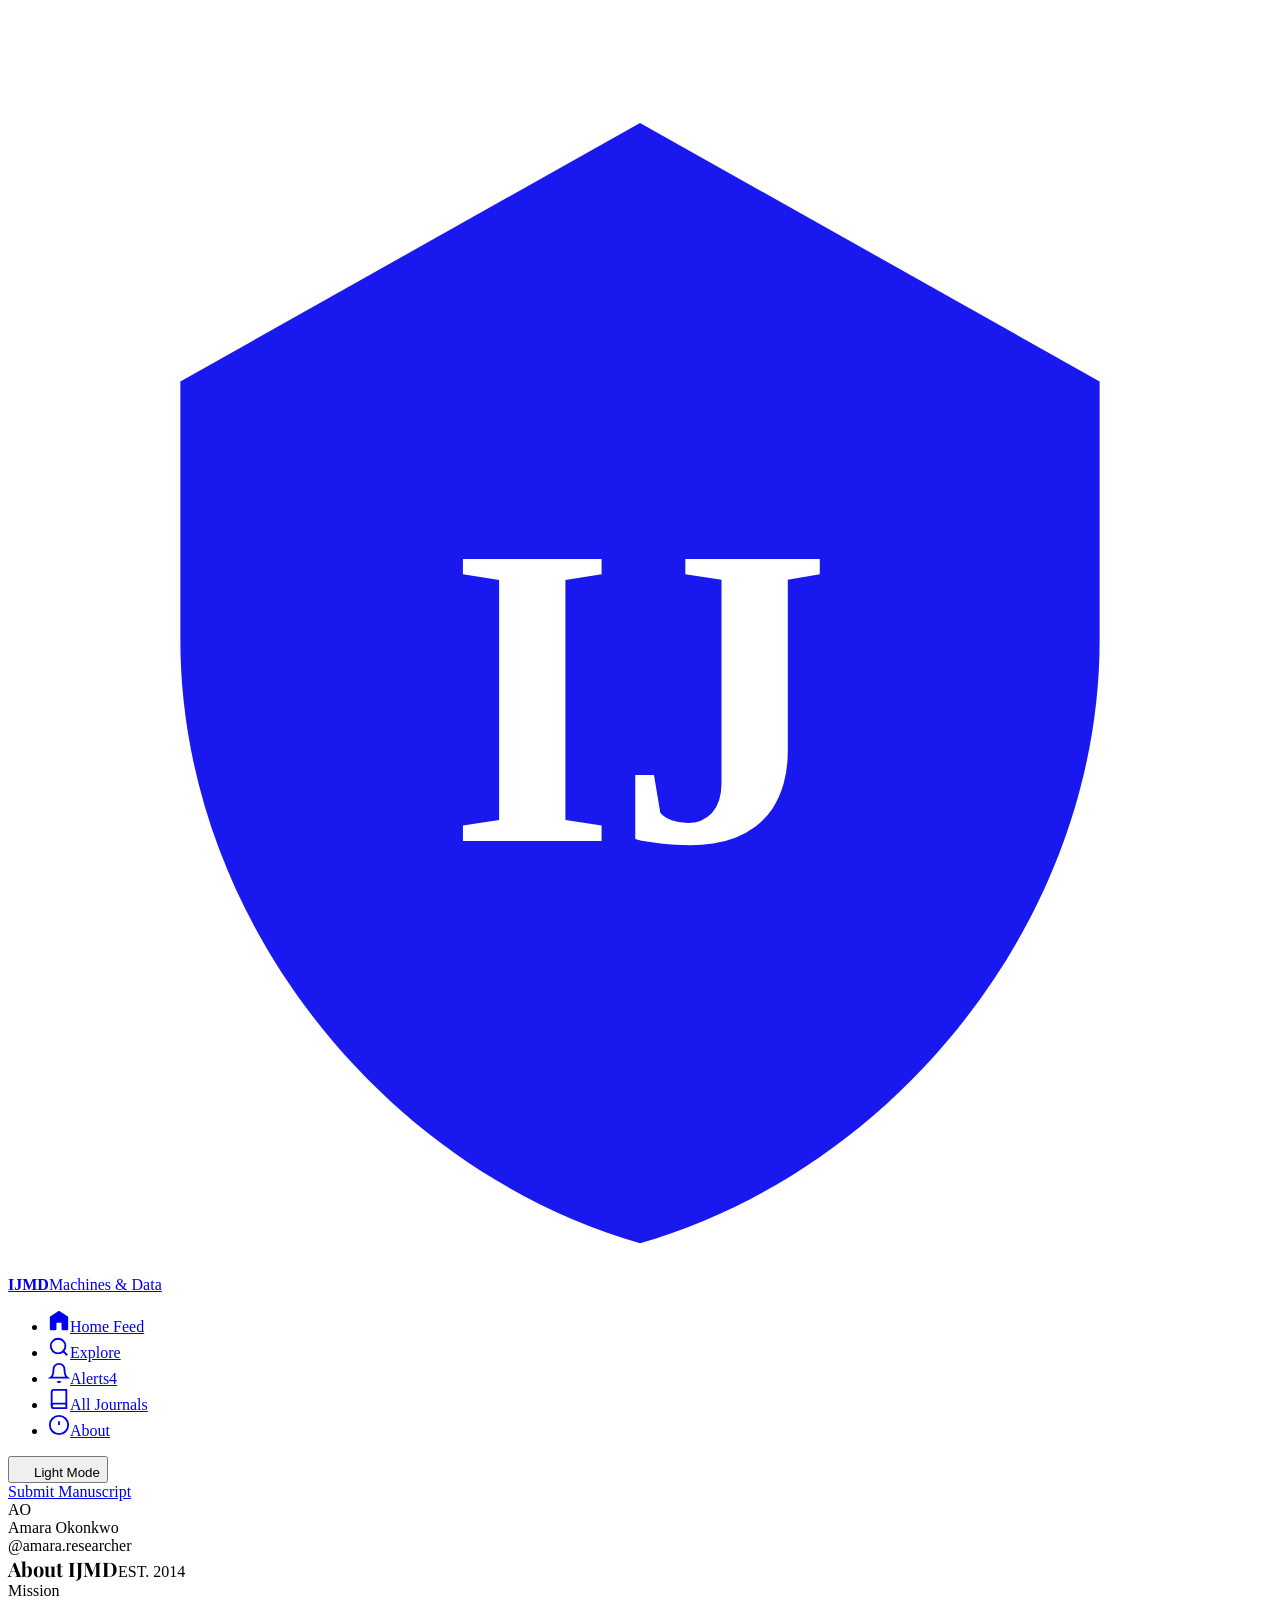
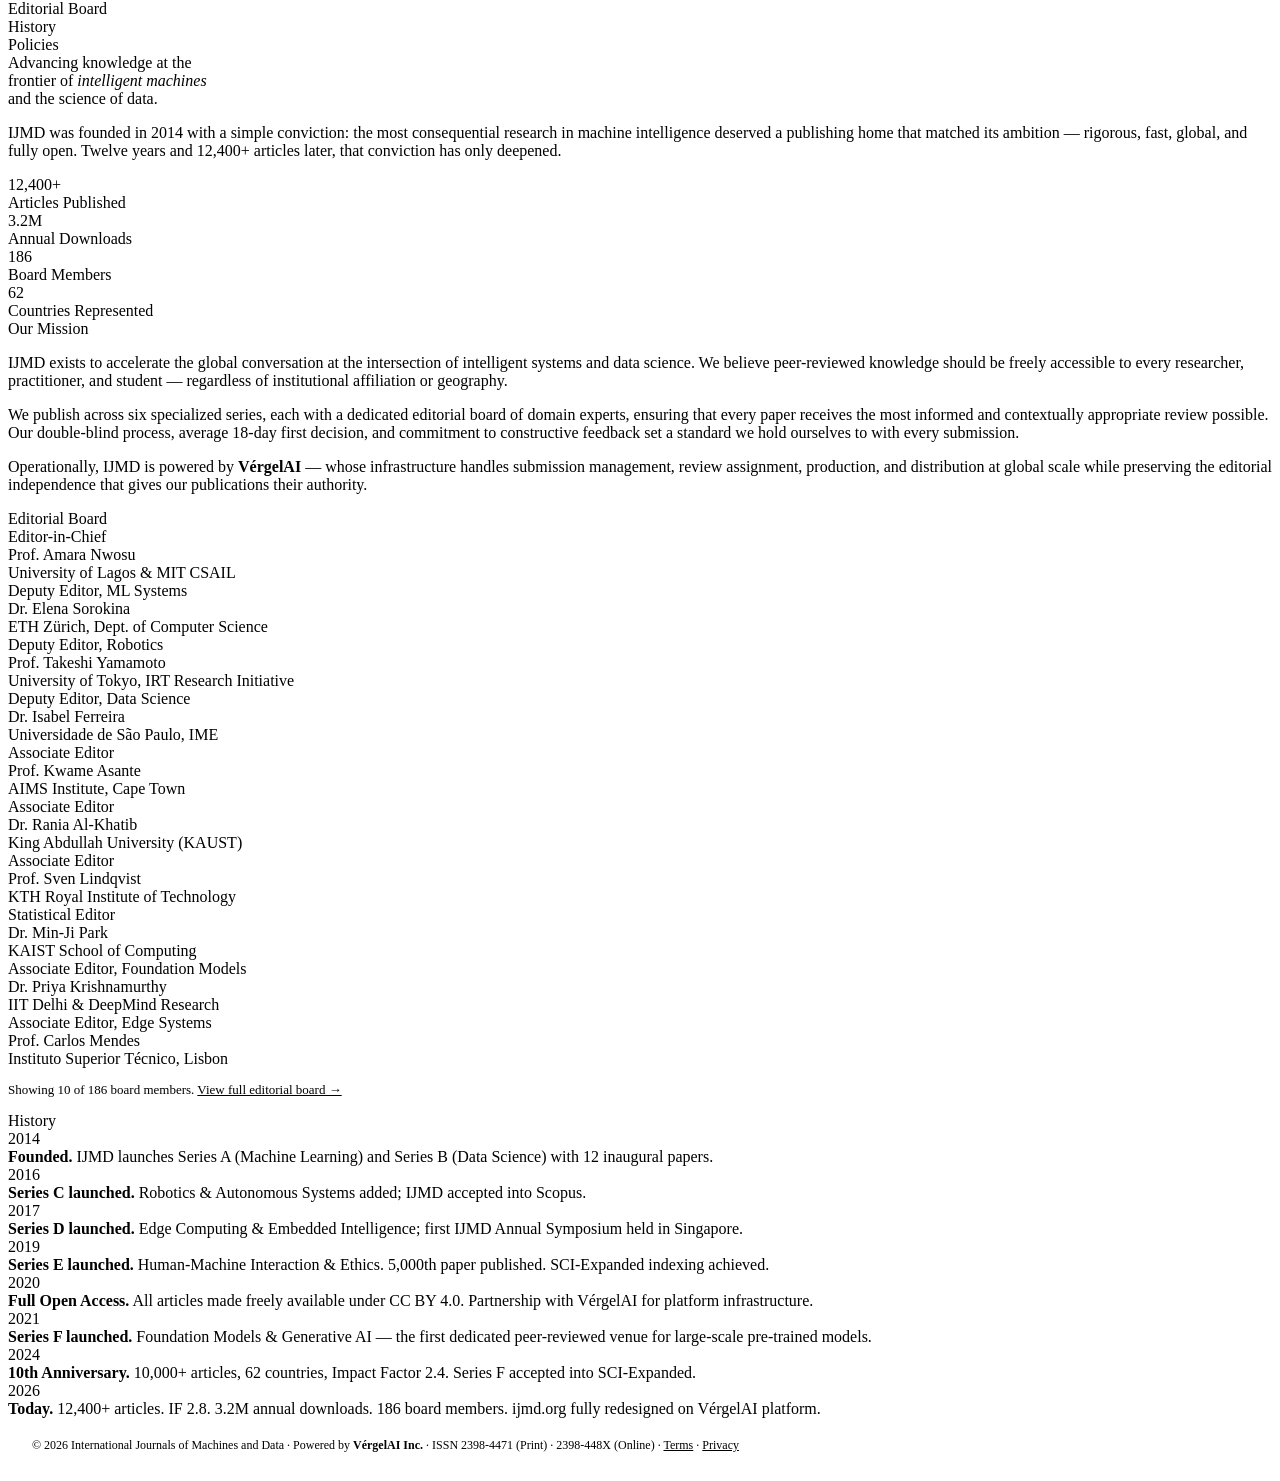
==== ijmd/about.html @ 93cd30dc "Add files via upload" ====
<!DOCTYPE html>
<html lang="en" data-theme="dark">
<head>
  <meta charset="UTF-8"><meta name="viewport" content="width=device-width,initial-scale=1.0">
  <title>About IJMD — International Journals of Machines & Data | Editorial Board & Mission</title>
  <meta name="description" content="Learn about IJMD's mission, editorial board, history, and publishing standards. Open-access peer-reviewed journals powered by VérgelAI since 2014.">
  <meta name="robots" content="index,follow"><link rel="canonical" href="https://ijmd.org/about">
  <link rel="icon" type="image/svg+xml" href="data:image/svg+xml,<svg xmlns='http://www.w3.org/2000/svg' viewBox='0 0 32 32'><rect width='32' height='32' rx='6' fill='%23e8c96b'/><text x='16' y='22' font-family='Georgia' font-size='14' font-weight='700' fill='%23000' text-anchor='middle'>IJ</text></svg>">
  <link rel="preconnect" href="https://fonts.googleapis.com"><link rel="preconnect" href="https://fonts.gstatic.com" crossorigin>
  <link href="https://fonts.googleapis.com/css2?family=DM+Sans:wght@300;400;500;600;700&family=DM+Mono:wght@400;500&family=Playfair+Display:ital,wght@0,600;0,700;1,500&display=swap" rel="stylesheet">
  <link rel="stylesheet" href="css/ijmd.css">
  <script type="application/ld+json">{"@context":"https://schema.org","@type":"AboutPage","name":"About IJMD","url":"https://ijmd.org/about","description":"IJMD editorial mission, board, and publishing standards.","publisher":{"@type":"Organization","name":"IJMD / VérgelAI","url":"https://ijmd.org"}}</script>
</head>
<body>
<div class="app no-right">
<aside class="sidebar">
  <a href="index.html" class="sidebar-logo"><div class="logo-icon"><svg viewBox="0 0 22 22" fill="none"><path d="M11 2L3 6.5V11C3 15.8 6.5 20.2 11 21.5C15.5 20.2 19 15.8 19 11V6.5L11 2Z" fill="currentColor" opacity=".9"/><text x="11" y="14.5" font-family="Georgia" font-size="7.5" font-weight="700" fill="white" text-anchor="middle">IJ</text></svg></div><div class="logo-wordmark"><strong>IJMD</strong><span>Machines &amp; Data</span></div></a>
  <ul class="nav-list">
    <li class="nav-item"><a href="index.html"><span class="nav-icon"><svg viewBox="0 0 24 24" fill="currentColor" width="22" height="22"><path d="M21.591 7.146L12.52 1.157c-.316-.21-.724-.21-1.04 0l-9.071 5.99c-.26.173-.409.456-.409.757v13.183c0 .502.418.913.929.913H8.313c.511 0 .929-.411.929-.913v-7.075h5.516v7.075c0 .502.418.913.929.913h5.383c.511 0 .929-.411.929-.913V7.904c0-.302-.149-.585-.408-.758z"/></svg></span><span>Home Feed</span></a></li>
    <li class="nav-item"><a href="explore.html"><span class="nav-icon"><svg viewBox="0 0 24 24" fill="none" stroke="currentColor" stroke-width="2" width="22" height="22"><circle cx="11" cy="11" r="8"/><path d="M21 21l-4.35-4.35"/></svg></span><span>Explore</span></a></li>
    <li class="nav-item"><a href="alerts.html"><span class="nav-icon"><svg viewBox="0 0 24 24" fill="none" stroke="currentColor" stroke-width="2" width="22" height="22"><path d="M18 8A6 6 0 0 0 6 8c0 7-3 9-3 9h18s-3-2-3-9"/><path d="M13.73 21a2 2 0 0 1-3.46 0"/></svg></span><span>Alerts</span><span class="nav-badge">4</span></a></li>
    <li class="nav-item"><a href="journals.html"><span class="nav-icon"><svg viewBox="0 0 24 24" fill="none" stroke="currentColor" stroke-width="2" width="22" height="22"><path d="M4 19.5A2.5 2.5 0 0 1 6.5 17H20"/><path d="M6.5 2H20v20H6.5A2.5 2.5 0 0 1 4 19.5v-15A2.5 2.5 0 0 1 6.5 2z"/></svg></span><span>All Journals</span></a></li>
    <li class="nav-item active"><a href="about.html"><span class="nav-icon"><svg viewBox="0 0 24 24" fill="none" stroke="currentColor" stroke-width="2" width="22" height="22"><circle cx="12" cy="12" r="10"/><line x1="12" y1="8" x2="12" y2="12"/><line x1="12" y1="16" x2="12.01" y2="16"/></svg></span><span>About</span></a></li>
  </ul>
  <div class="theme-toggle-wrap"><button class="theme-toggle" id="themeToggle" aria-label="Toggle theme" role="switch" aria-checked="true"><svg width="18" height="18" viewBox="0 0 24 24" fill="none" stroke="currentColor" stroke-width="2" id="themeIcon"></svg><span id="themeLabel">Light Mode</span><div class="toggle-track"><div class="toggle-thumb"></div></div></button></div>
  <a href="submit.html" class="submit-btn"><span>Submit Manuscript</span></a>
  <div class="sidebar-profile"><div class="profile-avatar">AO</div><div class="profile-info"><div class="profile-name">Amara Okonkwo</div><div class="profile-handle">@amara.researcher</div></div></div>
</aside>
<main class="main-content">
  <div class="feed-header">
    <div class="feed-title-bar"><span style="font-family:'Playfair Display',serif;font-size:20px;font-weight:700;">About IJMD</span><span>EST. 2014</span></div>
    <div class="feed-tabs"><div class="feed-tab active">Mission</div><div class="feed-tab">Editorial Board</div><div class="feed-tab">History</div><div class="feed-tab">Policies</div></div>
  </div>

  <div class="about-hero">
    <div class="about-hero-title">Advancing knowledge at the<br>frontier of <em>intelligent machines</em><br>and the science of data.</div>
    <p class="about-hero-desc" style="margin-top:16px">IJMD was founded in 2014 with a simple conviction: the most consequential research in machine intelligence deserved a publishing home that matched its ambition — rigorous, fast, global, and fully open. Twelve years and 12,400+ articles later, that conviction has only deepened.</p>
  </div>

  <div class="stat-strip">
    <div class="stat-box"><div class="stat-num">12,400+</div><div class="stat-lbl">Articles Published</div></div>
    <div class="stat-box"><div class="stat-num">3.2M</div><div class="stat-lbl">Annual Downloads</div></div>
    <div class="stat-box"><div class="stat-num">186</div><div class="stat-lbl">Board Members</div></div>
    <div class="stat-box"><div class="stat-num">62</div><div class="stat-lbl">Countries Represented</div></div>
  </div>

  <div class="section-block">
    <div class="section-block-title">Our Mission</div>
    <p>IJMD exists to accelerate the global conversation at the intersection of intelligent systems and data science. We believe peer-reviewed knowledge should be freely accessible to every researcher, practitioner, and student — regardless of institutional affiliation or geography.</p>
    <p>We publish across six specialized series, each with a dedicated editorial board of domain experts, ensuring that every paper receives the most informed and contextually appropriate review possible. Our double-blind process, average 18-day first decision, and commitment to constructive feedback set a standard we hold ourselves to with every submission.</p>
    <p>Operationally, IJMD is powered by <strong style="color:var(--accent)">VérgelAI</strong> — whose infrastructure handles submission management, review assignment, production, and distribution at global scale while preserving the editorial independence that gives our publications their authority.</p>
  </div>

  <div class="section-block">
    <div class="section-block-title">Editorial Board</div>
    <div class="board-grid">
      <div class="board-card"><div class="board-role">Editor-in-Chief</div><div class="board-name">Prof. Amara Nwosu</div><div class="board-affil">University of Lagos & MIT CSAIL</div></div>
      <div class="board-card"><div class="board-role">Deputy Editor, ML Systems</div><div class="board-name">Dr. Elena Sorokina</div><div class="board-affil">ETH Zürich, Dept. of Computer Science</div></div>
      <div class="board-card"><div class="board-role">Deputy Editor, Robotics</div><div class="board-name">Prof. Takeshi Yamamoto</div><div class="board-affil">University of Tokyo, IRT Research Initiative</div></div>
      <div class="board-card"><div class="board-role">Deputy Editor, Data Science</div><div class="board-name">Dr. Isabel Ferreira</div><div class="board-affil">Universidade de São Paulo, IME</div></div>
      <div class="board-card"><div class="board-role">Associate Editor</div><div class="board-name">Prof. Kwame Asante</div><div class="board-affil">AIMS Institute, Cape Town</div></div>
      <div class="board-card"><div class="board-role">Associate Editor</div><div class="board-name">Dr. Rania Al-Khatib</div><div class="board-affil">King Abdullah University (KAUST)</div></div>
      <div class="board-card"><div class="board-role">Associate Editor</div><div class="board-name">Prof. Sven Lindqvist</div><div class="board-affil">KTH Royal Institute of Technology</div></div>
      <div class="board-card"><div class="board-role">Statistical Editor</div><div class="board-name">Dr. Min-Ji Park</div><div class="board-affil">KAIST School of Computing</div></div>
      <div class="board-card"><div class="board-role">Associate Editor, Foundation Models</div><div class="board-name">Dr. Priya Krishnamurthy</div><div class="board-affil">IIT Delhi & DeepMind Research</div></div>
      <div class="board-card"><div class="board-role">Associate Editor, Edge Systems</div><div class="board-name">Prof. Carlos Mendes</div><div class="board-affil">Instituto Superior Técnico, Lisbon</div></div>
    </div>
    <div style="padding:14px 0;font-size:13px;color:var(--text-dim)">Showing 10 of 186 board members. <a href="#" style="color:var(--blue)">View full editorial board →</a></div>
  </div>

  <div class="section-block">
    <div class="section-block-title">History</div>
    <div class="timeline">
      <div class="timeline-item"><div class="timeline-year">2014</div><div class="timeline-content"><strong>Founded.</strong> IJMD launches Series A (Machine Learning) and Series B (Data Science) with 12 inaugural papers.</div></div>
      <div class="timeline-item"><div class="timeline-year">2016</div><div class="timeline-content"><strong>Series C launched.</strong> Robotics & Autonomous Systems added; IJMD accepted into Scopus.</div></div>
      <div class="timeline-item"><div class="timeline-year">2017</div><div class="timeline-content"><strong>Series D launched.</strong> Edge Computing & Embedded Intelligence; first IJMD Annual Symposium held in Singapore.</div></div>
      <div class="timeline-item"><div class="timeline-year">2019</div><div class="timeline-content"><strong>Series E launched.</strong> Human-Machine Interaction & Ethics. 5,000th paper published. SCI-Expanded indexing achieved.</div></div>
      <div class="timeline-item"><div class="timeline-year">2020</div><div class="timeline-content"><strong>Full Open Access.</strong> All articles made freely available under CC BY 4.0. Partnership with VérgelAI for platform infrastructure.</div></div>
      <div class="timeline-item"><div class="timeline-year">2021</div><div class="timeline-content"><strong>Series F launched.</strong> Foundation Models & Generative AI — the first dedicated peer-reviewed venue for large-scale pre-trained models.</div></div>
      <div class="timeline-item"><div class="timeline-year">2024</div><div class="timeline-content"><strong>10th Anniversary.</strong> 10,000+ articles, 62 countries, Impact Factor 2.4. Series F accepted into SCI-Expanded.</div></div>
      <div class="timeline-item"><div class="timeline-year">2026</div><div class="timeline-content"><strong>Today.</strong> 12,400+ articles. IF 2.8. 3.2M annual downloads. 186 board members. ijmd.org fully redesigned on VérgelAI platform.</div></div>
    </div>
  </div>

  <div style="padding:20px 24px;font-size:12px;color:var(--text-dim);border-top:1px solid var(--border-sub)">
    © 2026 International Journals of Machines and Data · Powered by <strong style="color:var(--accent)">VérgelAI Inc.</strong> · ISSN 2398-4471 (Print) · 2398-448X (Online) · <a href="#" style="color:var(--blue)">Terms</a> · <a href="#" style="color:var(--blue)">Privacy</a>
  </div>
</main>
</div>
<script src="js/ijmd.js"></script>
</body>
</html>
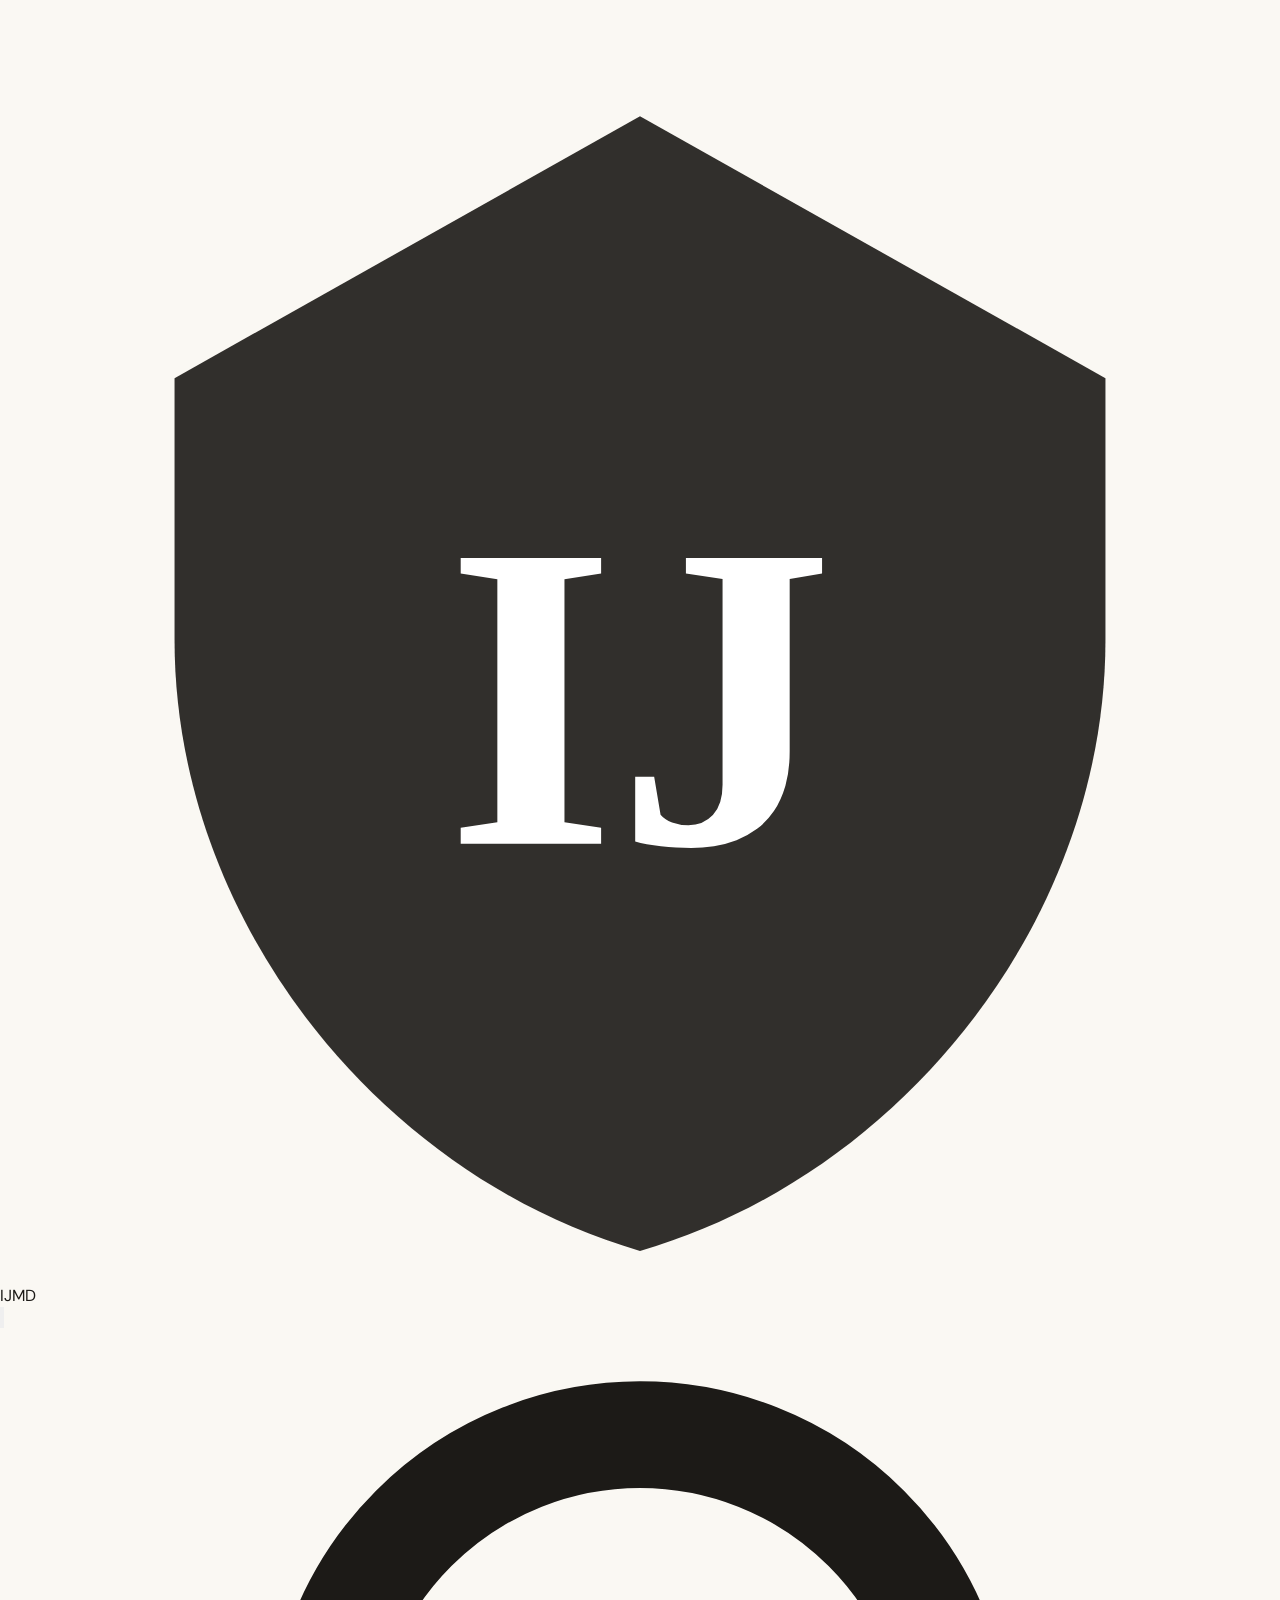
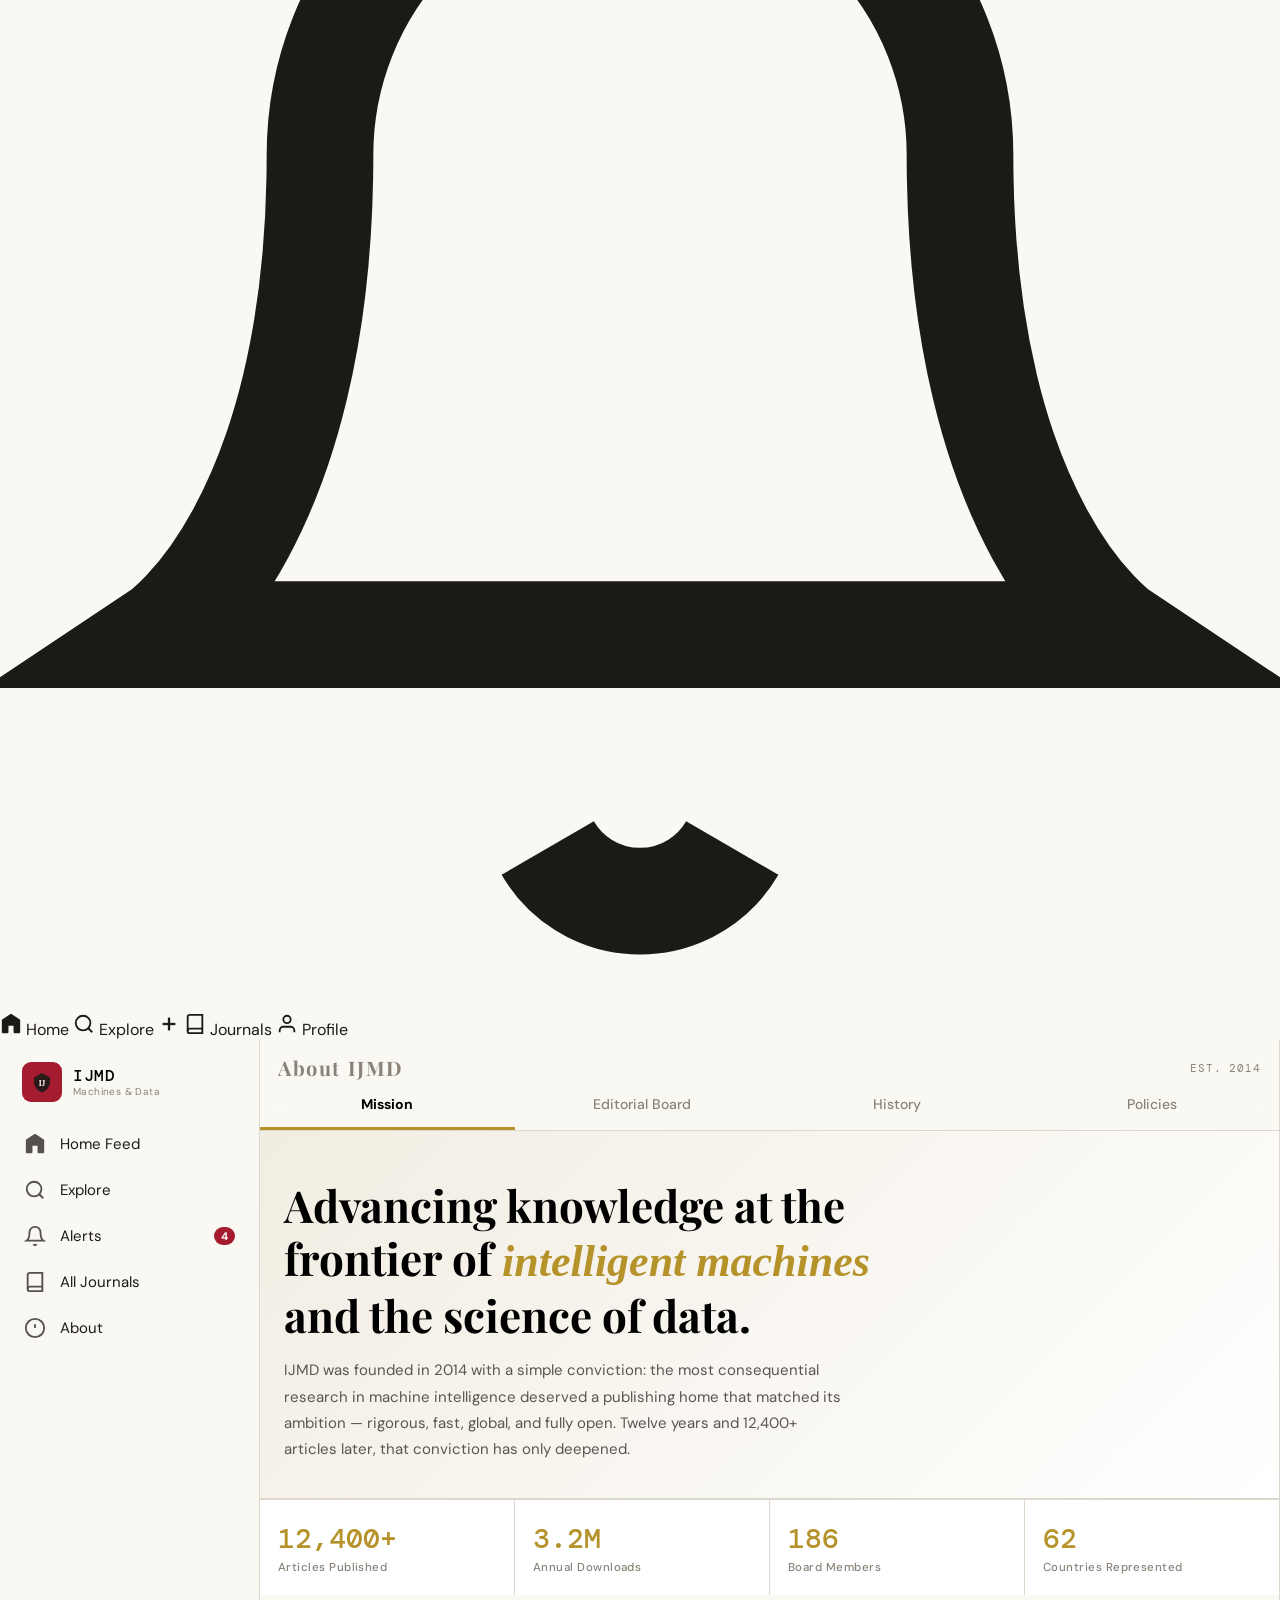
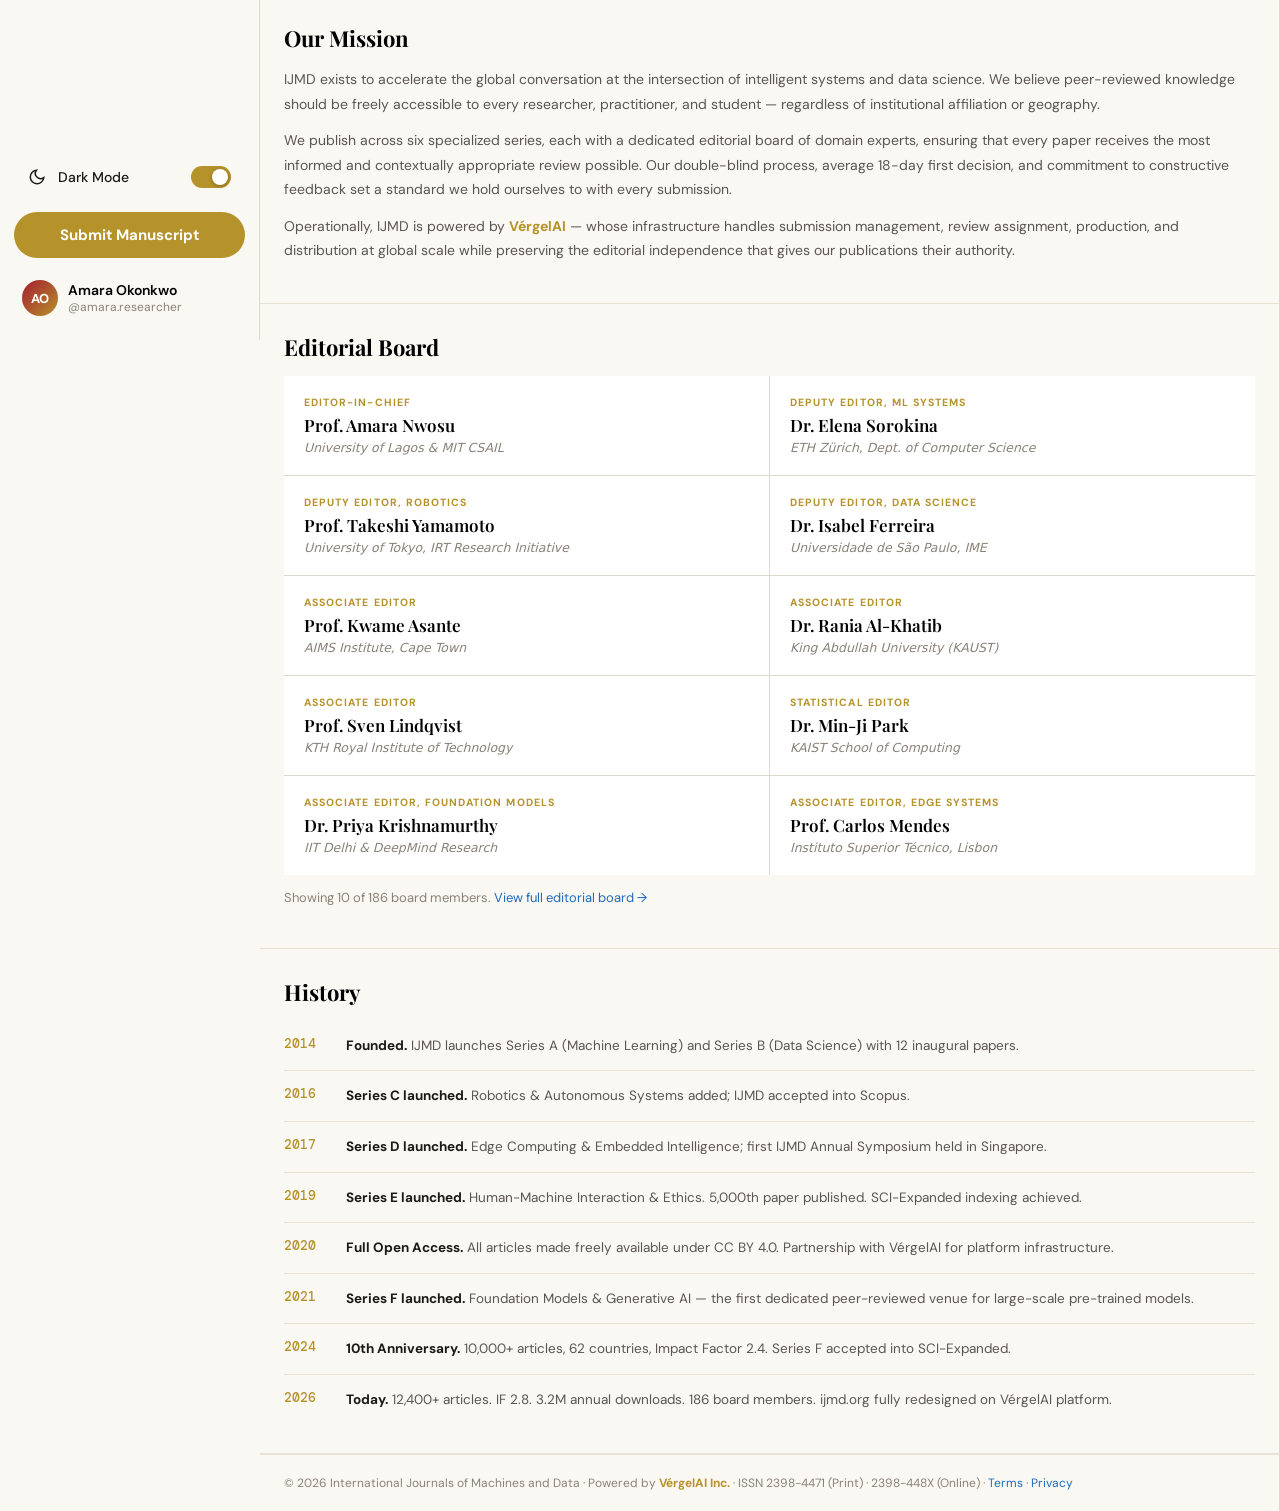
==== commit eddab591: "Add files via upload" ====
--- a/ijmd/about.html
+++ b/ijmd/about.html
@@ -12,6 +12,47 @@
   <script type="application/ld+json">{"@context":"https://schema.org","@type":"AboutPage","name":"About IJMD","url":"https://ijmd.org/about","description":"IJMD editorial mission, board, and publishing standards.","publisher":{"@type":"Organization","name":"IJMD / VérgelAI","url":"https://ijmd.org"}}</script>
 </head>
 <body>
+  <!-- ══ MOBILE TOP HEADER ══ -->
+  <header class="mobile-header">
+    <a href="index.html" class="mobile-logo">
+      <div class="mobile-logo-icon"><svg viewBox="0 0 22 22" fill="none"><path d="M11 2L3 6.5V11C3 15.8 6.5 20.2 11 21.5C15.5 20.2 19 15.8 19 11V6.5L11 2Z" fill="currentColor" opacity=".9"/><text x="11" y="14.5" font-family="Georgia" font-size="7.5" font-weight="700" fill="white" text-anchor="middle">IJ</text></svg></div>
+      <span class="mobile-logo-text">IJMD</span>
+    </a>
+    <div class="mobile-header-actions">
+      <button class="mobile-icon-btn" id="mobileThemeBtn" aria-label="Toggle theme">
+        <svg viewBox="0 0 24 24" fill="none" stroke="currentColor" stroke-width="2" id="mobileThemeIcon"><circle cx="12" cy="12" r="5"/><line x1="12" y1="1" x2="12" y2="3"/><line x1="12" y1="21" x2="12" y2="23"/><line x1="4.22" y1="4.22" x2="5.64" y2="5.64"/><line x1="18.36" y1="18.36" x2="19.78" y2="19.78"/><line x1="1" y1="12" x2="3" y2="12"/><line x1="21" y1="12" x2="23" y2="12"/><line x1="4.22" y1="19.78" x2="5.64" y2="18.36"/><line x1="18.36" y1="5.64" x2="19.78" y2="4.22"/></svg>
+      </button>
+      <a href="alerts.html" class="mobile-icon-btn" aria-label="Alerts">
+        <svg viewBox="0 0 24 24" fill="none" stroke="currentColor" stroke-width="2"><path d="M18 8A6 6 0 0 0 6 8c0 7-3 9-3 9h18s-3-2-3-9"/><path d="M13.73 21a2 2 0 0 1-3.46 0"/></svg>
+        <span class="mobile-badge"></span>
+      </a>
+    </div>
+  </header>
+  <!-- ══ MOBILE BOTTOM TAB BAR ══ -->
+  <nav class="bottom-bar" aria-label="Main navigation">
+    <div class="bottom-bar-inner">
+      <a href="index.html" class="bottom-tab " aria-label="Home">
+        <svg viewBox="0 0 24 24" fill="currentColor" width="22" height="22"><path d="M21.591 7.146L12.52 1.157c-.316-.21-.724-.21-1.04 0l-9.071 5.99c-.26.173-.409.456-.409.757v13.183c0 .502.418.913.929.913H8.313c.511 0 .929-.411.929-.913v-7.075h5.516v7.075c0 .502.418.913.929.913h5.383c.511 0 .929-.411.929-.913V7.904c0-.302-.149-.585-.408-.758z"/></svg>
+        <span>Home</span>
+      </a>
+      <a href="explore.html" class="bottom-tab " aria-label="Explore">
+        <svg viewBox="0 0 24 24" fill="none" stroke="currentColor" stroke-width="2" width="22" height="22"><circle cx="11" cy="11" r="8"/><path d="M21 21l-4.35-4.35"/></svg>
+        <span>Explore</span>
+      </a>
+      <a href="submit.html" class="bottom-tab-submit" aria-label="Submit manuscript">
+        <svg viewBox="0 0 24 24" fill="none" stroke="currentColor" stroke-width="2.5" width="22" height="22"><line x1="12" y1="5" x2="12" y2="19"/><line x1="5" y1="12" x2="19" y2="12"/></svg>
+      </a>
+      <a href="journals.html" class="bottom-tab " aria-label="Journals">
+        <svg viewBox="0 0 24 24" fill="none" stroke="currentColor" stroke-width="2" width="22" height="22"><path d="M4 19.5A2.5 2.5 0 0 1 6.5 17H20"/><path d="M6.5 2H20v20H6.5A2.5 2.5 0 0 1 4 19.5v-15A2.5 2.5 0 0 1 6.5 2z"/></svg>
+        <span>Journals</span>
+      </a>
+      <a href="profile.html" class="bottom-tab " aria-label="Profile">
+        <svg viewBox="0 0 24 24" fill="none" stroke="currentColor" stroke-width="2" width="22" height="22"><path d="M20 21v-2a4 4 0 0 0-4-4H8a4 4 0 0 0-4 4v2"/><circle cx="12" cy="7" r="4"/></svg>
+        <span>Profile</span>
+      </a>
+    </div>
+  </nav>
+
 <div class="app no-right">
 <aside class="sidebar">
   <a href="index.html" class="sidebar-logo"><div class="logo-icon"><svg viewBox="0 0 22 22" fill="none"><path d="M11 2L3 6.5V11C3 15.8 6.5 20.2 11 21.5C15.5 20.2 19 15.8 19 11V6.5L11 2Z" fill="currentColor" opacity=".9"/><text x="11" y="14.5" font-family="Georgia" font-size="7.5" font-weight="700" fill="white" text-anchor="middle">IJ</text></svg></div><div class="logo-wordmark"><strong>IJMD</strong><span>Machines &amp; Data</span></div></a>
--- a/ijmd/css/ijmd.css
+++ b/ijmd/css/ijmd.css
@@ -0,0 +1,672 @@
+/* ═══════════════════════════════════════════════════════════
+   IJMD.ORG — Shared Stylesheet
+   International Journals of Machines & Data
+   Powered by VérgelAI
+   ═══════════════════════════════════════════════════════════ */
+
+/* ── THEME TOKENS ── */
+:root,
+[data-theme="dark"] {
+  --bg:            #000;
+  --bg-card:       #0f0f0f;
+  --bg-hover:      #141414;
+  --bg-input:      #1a1a1a;
+  --bg-widget:     #111;
+  --border:        #2a2a2a;
+  --border-sub:    #1e1e1e;
+  --text:          #e7e7e7;
+  --text-dim:      #6e6e6e;
+  --text-mid:      #a0a0a0;
+  --text-strong:   #fff;
+  --accent:        #e8c96b;
+  --accent-dim:    rgba(232,201,107,.12);
+  --crimson:       #c94060;
+  --crimson-dim:   rgba(201,64,96,.12);
+  --blue:          #4a9eff;
+  --blue-dim:      rgba(74,158,255,.10);
+  --green:         #3ecf8e;
+  --green-dim:     rgba(62,207,142,.10);
+  --shadow:        rgba(0,0,0,.55);
+  --logo-bg:       #e8c96b;
+  --logo-txt:      #000;
+  --scrollbar:     #2a2a2a;
+  --sidebar-w:     260px;
+  --right-w:       300px;
+}
+[data-theme="light"] {
+  --bg:            #faf8f3;
+  --bg-card:       #fff;
+  --bg-hover:      #f4f0e8;
+  --bg-input:      #ede9df;
+  --bg-widget:     #f2ede2;
+  --border:        #ddd8cc;
+  --border-sub:    #e8e2d6;
+  --text:          #1c1a17;
+  --text-dim:      #8a8278;
+  --text-mid:      #5a5550;
+  --text-strong:   #000;
+  --accent:        #b5922a;
+  --accent-dim:    rgba(181,146,42,.10);
+  --crimson:       #a51c30;
+  --crimson-dim:   rgba(165,28,48,.10);
+  --blue:          #1d6cbe;
+  --blue-dim:      rgba(29,108,190,.08);
+  --green:         #1a8c5e;
+  --green-dim:     rgba(26,140,94,.08);
+  --shadow:        rgba(0,0,0,.10);
+  --logo-bg:       #a51c30;
+  --logo-txt:      #fff;
+  --scrollbar:     #ccc6bb;
+}
+
+/* ── RESET ── */
+*,*::before,*::after{box-sizing:border-box;margin:0;padding:0}
+html{scroll-behavior:smooth;font-size:16px}
+body{
+  background:var(--bg);color:var(--text);
+  font-family:'DM Sans',system-ui,sans-serif;
+  min-height:100vh;
+  transition:background .25s,color .25s;
+  -webkit-font-smoothing:antialiased;
+}
+a{color:inherit;text-decoration:none}
+button{font-family:'DM Sans',sans-serif}
+img{max-width:100%;display:block}
+::-webkit-scrollbar{width:5px;height:5px}
+::-webkit-scrollbar-track{background:transparent}
+::-webkit-scrollbar-thumb{background:var(--scrollbar);border-radius:3px}
+
+/* ── APP SHELL ── */
+.app{
+  display:grid;
+  grid-template-columns:var(--sidebar-w) 1fr var(--right-w);
+  max-width:1300px;margin:0 auto;min-height:100vh;
+}
+.app.no-right{grid-template-columns:var(--sidebar-w) 1fr}
+.app.wide{grid-template-columns:var(--sidebar-w) 1fr}
+
+/* ════════════════════════════════════════
+   SIDEBAR
+════════════════════════════════════════ */
+.sidebar{
+  position:sticky;top:0;height:100vh;
+  display:flex;flex-direction:column;
+  padding:14px 10px;
+  border-right:1px solid var(--border);
+  overflow-y:auto;overflow-x:hidden;
+  transition:background .25s;
+  flex-shrink:0;
+}
+.sidebar-logo{display:flex;align-items:center;gap:11px;padding:8px 12px 20px;text-decoration:none;flex-shrink:0}
+.logo-icon{
+  width:40px;height:40px;background:var(--logo-bg);border-radius:9px;
+  display:flex;align-items:center;justify-content:center;flex-shrink:0;
+  transition:background .25s;
+}
+.logo-icon svg{width:22px;height:22px}
+.logo-wordmark{display:flex;flex-direction:column;line-height:1}
+.logo-wordmark strong{font-family:'DM Mono',monospace;font-weight:500;font-size:16px;color:var(--text-strong);letter-spacing:.04em;transition:color .25s}
+.logo-wordmark span{font-size:10px;color:var(--text-dim);letter-spacing:.04em;margin-top:3px}
+.nav-list{list-style:none;flex:1}
+.nav-item a{
+  display:flex;align-items:center;gap:14px;padding:11px 14px;
+  border-radius:999px;color:var(--text);font-size:15px;font-weight:400;
+  transition:background .15s,color .15s;margin-bottom:2px;
+}
+.nav-item a:hover{background:var(--bg-hover)}
+.nav-item.active a{font-weight:700;color:var(--text-strong)}
+.nav-icon{width:22px;height:22px;display:flex;align-items:center;justify-content:center;flex-shrink:0;opacity:.75}
+.nav-item.active .nav-icon{opacity:1}
+.nav-badge{
+  margin-left:auto;background:var(--crimson);color:#fff;
+  font-size:11px;font-weight:700;padding:2px 7px;border-radius:999px;min-width:20px;text-align:center;
+}
+/* Theme toggle */
+.theme-toggle-wrap{padding:4px 4px 2px}
+.theme-toggle{
+  display:flex;align-items:center;gap:12px;padding:10px 14px;
+  border-radius:999px;cursor:pointer;width:100%;
+  background:transparent;border:none;color:var(--text);font-size:14px;font-weight:500;
+  transition:background .15s;
+}
+.theme-toggle:hover{background:var(--bg-hover)}
+.toggle-track{
+  width:40px;height:22px;border-radius:999px;background:var(--border);
+  position:relative;transition:background .25s;flex-shrink:0;margin-left:auto;
+}
+[data-theme="light"] .toggle-track{background:var(--accent)}
+.toggle-thumb{
+  position:absolute;top:3px;left:3px;width:16px;height:16px;
+  border-radius:50%;background:#fff;transition:transform .25s;
+  box-shadow:0 1px 4px rgba(0,0,0,.3);
+}
+[data-theme="light"] .toggle-thumb{transform:translateX(18px)}
+.submit-btn{
+  display:block;background:var(--accent);color:var(--logo-txt)!important;
+  font-weight:700!important;font-size:15px;text-align:center;
+  padding:13px 20px;border-radius:999px;text-decoration:none;
+  margin:12px 4px 6px;transition:opacity .15s,transform .1s,background .25s;
+}
+.submit-btn:hover{opacity:.88;transform:scale(.99)}
+.sidebar-profile{
+  display:flex;align-items:center;gap:10px;padding:10px 12px;
+  border-radius:999px;cursor:pointer;transition:background .15s;margin-top:6px;flex-shrink:0;
+}
+.sidebar-profile:hover{background:var(--bg-hover)}
+.profile-avatar{
+  width:36px;height:36px;border-radius:50%;
+  background:linear-gradient(135deg,var(--crimson),var(--accent));
+  display:flex;align-items:center;justify-content:center;
+  font-weight:700;font-size:13px;color:#fff;flex-shrink:0;
+}
+.profile-info{flex:1;min-width:0}
+.profile-name{font-size:14px;font-weight:600;color:var(--text-strong);white-space:nowrap;overflow:hidden;text-overflow:ellipsis;transition:color .25s}
+.profile-handle{font-size:12px;color:var(--text-dim)}
+
+/* ════════════════════════════════════════
+   FEED / MAIN SHARED
+════════════════════════════════════════ */
+.main-feed,.main-content{border-right:1px solid var(--border);min-height:100vh}
+.feed-header{
+  position:sticky;top:0;
+  background:color-mix(in srgb,var(--bg) 85%,transparent);
+  backdrop-filter:blur(14px);-webkit-backdrop-filter:blur(14px);
+  border-bottom:1px solid var(--border);z-index:50;
+}
+.feed-title-bar{
+  padding:14px 18px 0;font-size:20px;font-weight:800;color:var(--text-strong);
+  font-family:'Playfair Display',Georgia,serif;
+  display:flex;align-items:center;justify-content:space-between;
+}
+.feed-title-bar span{font-family:'DM Mono',monospace;font-size:11px;font-weight:400;color:var(--text-dim);letter-spacing:.08em}
+.feed-tabs{display:flex}
+.feed-tab{
+  flex:1;padding:14px 8px;text-align:center;font-size:14px;font-weight:500;
+  color:var(--text-dim);cursor:pointer;border-bottom:3px solid transparent;
+  transition:color .15s,border-color .15s,background .15s;user-select:none;
+}
+.feed-tab:hover{background:var(--bg-hover);color:var(--text)}
+.feed-tab.active{color:var(--text-strong);font-weight:700;border-color:var(--accent)}
+
+/* ════════════════════════════════════════
+   PAPER CARD
+════════════════════════════════════════ */
+.paper-card{
+  display:flex;gap:12px;padding:14px 16px;
+  border-bottom:1px solid var(--border-sub);
+  transition:background .12s;cursor:pointer;
+  animation:fadeUp .35s ease both;
+}
+.paper-card:hover{background:var(--bg-hover)}
+.paper-card.pinned{
+  background:color-mix(in srgb,var(--accent) 4%,var(--bg));
+  border-left:2px solid var(--accent);
+}
+@keyframes fadeUp{from{opacity:0;transform:translateY(8px)}to{opacity:1;transform:translateY(0)}}
+.paper-card:nth-child(1){animation-delay:.05s}
+.paper-card:nth-child(2){animation-delay:.10s}
+.paper-card:nth-child(3){animation-delay:.15s}
+.paper-card:nth-child(4){animation-delay:.20s}
+.paper-card:nth-child(5){animation-delay:.25s}
+.paper-card:nth-child(6){animation-delay:.30s}
+.paper-card:nth-child(7){animation-delay:.35s}
+
+.paper-avatar{
+  width:40px;height:40px;border-radius:50%;
+  display:flex;align-items:center;justify-content:center;
+  font-family:'DM Mono',monospace;font-size:11px;font-weight:500;
+  color:#fff;flex-shrink:0;
+}
+.paper-body{flex:1;min-width:0}
+.paper-meta{display:flex;align-items:baseline;gap:5px;flex-wrap:wrap;margin-bottom:3px}
+.paper-journal{font-weight:700;font-size:14px;color:var(--text-strong)}
+.paper-handle{font-size:13px;color:var(--text-dim)}
+.paper-dot{color:var(--text-dim);font-size:12px}
+.paper-time{font-size:13px;color:var(--text-dim)}
+.paper-series{
+  display:inline-flex;align-items:center;background:var(--accent-dim);color:var(--accent);
+  font-size:10px;font-weight:600;font-family:'DM Mono',monospace;
+  letter-spacing:.06em;padding:2px 8px;border-radius:4px;margin-left:auto;
+  transition:background .25s,color .25s;
+}
+.verified{color:var(--blue);display:inline-flex;align-items:center;margin-left:2px;vertical-align:middle}
+.paper-pin-label{font-size:11px;color:var(--accent);font-weight:600;letter-spacing:.06em;margin-bottom:5px;display:flex;align-items:center;gap:5px}
+.paper-title{
+  font-family:'Playfair Display',Georgia,serif;
+  font-size:16px;font-weight:600;line-height:1.35;
+  color:var(--text-strong);margin-bottom:7px;transition:color .25s;
+}
+.paper-title a{color:inherit}
+.paper-title a:hover{color:var(--accent)}
+.paper-abstract{font-size:13.5px;line-height:1.65;color:var(--text-mid);margin-bottom:10px;transition:color .25s}
+.abstract-clamp{display:-webkit-box;-webkit-line-clamp:3;-webkit-box-orient:vertical;overflow:hidden}
+.show-more{font-size:13px;color:var(--blue);cursor:pointer}
+.show-more:hover{text-decoration:underline}
+
+/* Inline chart */
+.paper-chart-wrap{
+  width:100%;border-radius:10px;border:1px solid var(--border);
+  background:var(--bg-input);height:110px;display:flex;
+  align-items:flex-end;overflow:hidden;position:relative;
+  margin:8px 0 10px;transition:background .25s,border-color .25s;
+}
+.chart-label-inner{
+  position:absolute;top:9px;left:14px;
+  font-family:'DM Mono',monospace;font-size:9.5px;
+  color:var(--text-dim);letter-spacing:.09em;
+}
+.chart-bars{display:flex;align-items:flex-end;gap:5px;padding:0 16px 14px;width:100%;height:100%}
+.cbar{flex:1;border-radius:3px 3px 0 0;background:var(--accent);opacity:.28;transition:opacity .15s,background .25s}
+.cbar:hover{opacity:.75}
+.cbar.hi{opacity:.72}
+
+/* Tags */
+.paper-tags{display:flex;flex-wrap:wrap;gap:6px;margin-bottom:10px}
+.ptag{font-size:12.5px;color:var(--blue);font-weight:500;cursor:pointer;transition:color .15s}
+.ptag:hover{text-decoration:underline}
+.oa-badge{
+  background:var(--green-dim);color:var(--green);
+  font-size:9.5px;font-weight:700;font-family:'DM Mono',monospace;
+  padding:2px 7px;border-radius:4px;letter-spacing:.08em;
+  transition:background .25s,color .25s;
+}
+
+/* Actions */
+.paper-actions{display:flex;justify-content:space-between;max-width:340px}
+.action-btn{
+  display:flex;align-items:center;gap:5px;font-size:12.5px;color:var(--text-dim);
+  cursor:pointer;padding:4px 8px;border-radius:999px;
+  transition:color .15s,background .15s;user-select:none;border:none;background:transparent;
+}
+.action-btn svg{width:16px;height:16px}
+.action-btn.cite:hover {color:var(--blue);   background:var(--blue-dim)}
+.action-btn.like:hover {color:var(--crimson); background:var(--crimson-dim)}
+.action-btn.save:hover {color:var(--accent);  background:var(--accent-dim)}
+.action-btn.share:hover{color:var(--green);   background:var(--green-dim)}
+.action-btn.liked{color:var(--crimson)!important}
+.action-btn.saved{color:var(--accent)!important}
+.load-more{
+  padding:22px;text-align:center;color:var(--blue);
+  font-size:14px;font-weight:600;cursor:pointer;transition:background .15s;
+}
+.load-more:hover{background:var(--bg-hover)}
+
+/* Compose */
+.compose-box{display:flex;gap:12px;padding:14px 16px;border-bottom:1px solid var(--border-sub)}
+.compose-avatar{
+  width:40px;height:40px;border-radius:50%;
+  background:linear-gradient(135deg,var(--crimson),var(--accent));
+  display:flex;align-items:center;justify-content:center;
+  font-weight:700;font-size:13px;color:#fff;flex-shrink:0;
+}
+.compose-right{flex:1}
+.compose-input{
+  width:100%;background:transparent;border:none;outline:none;
+  color:var(--text-dim);font-family:'DM Sans',sans-serif;
+  font-size:16px;padding:8px 0;resize:none;cursor:text;transition:color .15s;
+}
+.compose-input:focus{color:var(--text)}
+.compose-footer{
+  display:flex;align-items:center;justify-content:space-between;
+  padding-top:8px;border-top:1px solid var(--border-sub);margin-top:4px;
+}
+.compose-tags{display:flex;gap:8px;flex-wrap:wrap}
+.compose-tag{font-size:12px;color:var(--blue);font-weight:500;cursor:pointer}
+.compose-tag:hover{text-decoration:underline}
+.compose-post-btn{
+  background:var(--accent);color:var(--logo-txt);font-weight:700;
+  font-size:13px;padding:7px 20px;border-radius:999px;border:none;cursor:pointer;
+  transition:opacity .15s,background .25s;
+}
+.compose-post-btn:hover{opacity:.88}
+
+/* ════════════════════════════════════════
+   RIGHT PANEL
+════════════════════════════════════════ */
+.right-panel{padding:12px 14px;overflow-y:auto;height:100vh;position:sticky;top:0}
+.search-box{
+  background:var(--bg-input);border:1px solid transparent;
+  border-radius:999px;display:flex;align-items:center;
+  gap:10px;padding:9px 16px;margin-bottom:14px;
+  transition:border-color .15s,background .25s;
+}
+.search-box:focus-within{background:var(--bg);border-color:var(--blue)}
+.search-box input{
+  background:transparent;border:none;outline:none;
+  color:var(--text);font-size:14px;font-family:'DM Sans',sans-serif;width:100%;
+}
+.search-box input::placeholder{color:var(--text-dim)}
+.search-icon{color:var(--text-dim);flex-shrink:0}
+.right-widget{
+  background:var(--bg-widget);border-radius:14px;overflow:hidden;
+  margin-bottom:14px;border:1px solid var(--border-sub);
+  transition:background .25s,border-color .25s;
+}
+.widget-title{
+  padding:14px 16px 8px;font-size:18px;font-weight:700;
+  color:var(--text-strong);font-family:'Playfair Display',serif;transition:color .25s;
+}
+.impact-row{display:flex;align-items:center;justify-content:space-between;padding:8px 16px}
+.impact-label{font-size:13px;color:var(--text-mid)}
+.impact-val{font-family:'DM Mono',monospace;font-size:14px;font-weight:500;color:var(--text-strong)}
+.impact-val.gold{color:var(--accent)}
+.impact-val.green{color:var(--green)}
+.trend-item{padding:9px 16px;cursor:pointer;transition:background .12s}
+.trend-item:hover{background:var(--bg-hover)}
+.trend-meta{font-size:11px;color:var(--text-dim);margin-bottom:2px}
+.trend-topic{font-size:14px;font-weight:700;color:var(--text-strong);margin-bottom:2px;transition:color .25s}
+.trend-topic.accent{color:var(--accent)}
+.trend-count{font-size:12px;color:var(--text-dim)}
+.journal-follow{display:flex;align-items:center;gap:10px;padding:10px 16px;cursor:pointer;transition:background .12s}
+.journal-follow:hover{background:var(--bg-hover)}
+.jf-avatar{
+  width:36px;height:36px;border-radius:8px;display:flex;align-items:center;
+  justify-content:center;font-family:'DM Mono',monospace;font-size:10px;
+  font-weight:500;color:#fff;flex-shrink:0;
+}
+.jf-info{flex:1;min-width:0}
+.jf-name{font-size:13px;font-weight:700;color:var(--text-strong);white-space:nowrap;overflow:hidden;text-overflow:ellipsis;transition:color .25s}
+.jf-handle{font-size:11.5px;color:var(--text-dim)}
+.follow-btn{
+  background:var(--text-strong);color:var(--bg);font-weight:700;font-size:12px;
+  padding:5px 14px;border-radius:999px;border:none;cursor:pointer;
+  font-family:'DM Sans',sans-serif;transition:opacity .15s,background .25s,color .25s;flex-shrink:0;
+}
+.follow-btn:hover{opacity:.82}
+.follow-btn.following{background:transparent;border:1px solid var(--border);color:var(--text)}
+.widget-show-more{padding:12px 16px;font-size:13.5px;color:var(--blue);cursor:pointer}
+.widget-show-more:hover{background:var(--bg-hover)}
+
+/* ════════════════════════════════════════
+   VERGEL FOOTER
+════════════════════════════════════════ */
+.vergel-footer{padding:16px 0 12px;font-size:11px;color:var(--text-dim);line-height:1.75}
+.vergel-footer a{color:var(--text-dim);text-decoration:none;transition:color .15s}
+.vergel-footer a:hover{color:var(--text-mid);text-decoration:underline}
+.vergel-powered{display:flex;align-items:center;gap:7px;margin-bottom:8px;font-size:12px;color:var(--text-mid);font-weight:500}
+.vergel-logo-pill{
+  background:linear-gradient(90deg,var(--crimson),var(--accent));
+  border-radius:999px;padding:2px 10px;font-size:11px;font-weight:700;
+  color:#000;font-family:'DM Mono',monospace;letter-spacing:.04em;
+}
+.index-chips{display:flex;flex-wrap:wrap;gap:4px;margin-top:6px}
+.index-chip{
+  background:var(--bg-input);border:1px solid var(--border);color:var(--text-dim);
+  font-size:9.5px;font-weight:600;font-family:'DM Mono',monospace;
+  letter-spacing:.06em;padding:2px 7px;border-radius:3px;
+  transition:background .25s,border-color .25s;
+}
+
+/* ════════════════════════════════════════
+   PAGE-SPECIFIC: JOURNALS PAGE
+════════════════════════════════════════ */
+.journals-grid{display:grid;grid-template-columns:1fr 1fr;gap:1px;background:var(--border)}
+.journal-card{
+  background:var(--bg-card);padding:28px 24px;
+  transition:background .15s;cursor:pointer;
+  border-bottom:none;
+}
+.journal-card:hover{background:var(--bg-hover)}
+.jc-series{
+  font-family:'DM Mono',monospace;font-size:10px;font-weight:600;
+  letter-spacing:.18em;color:var(--accent);margin-bottom:10px;text-transform:uppercase;
+}
+.jc-name{
+  font-family:'Playfair Display',serif;font-size:20px;font-weight:700;
+  color:var(--text-strong);margin-bottom:8px;line-height:1.3;
+}
+.jc-desc{font-size:13.5px;line-height:1.65;color:var(--text-mid);margin-bottom:16px}
+.jc-stats{display:flex;gap:20px}
+.jc-stat{font-family:'DM Mono',monospace;font-size:12px;color:var(--text-dim)}
+.jc-stat strong{color:var(--accent);display:block;font-size:18px;margin-bottom:2px}
+.jc-follow{
+  display:inline-flex;align-items:center;gap:6px;
+  margin-top:16px;font-size:13px;font-weight:600;color:var(--blue);cursor:pointer;
+}
+.jc-follow:hover{text-decoration:underline}
+
+/* ════════════════════════════════════════
+   PAGE-SPECIFIC: ARTICLE DETAIL
+════════════════════════════════════════ */
+.article-detail{max-width:700px;padding:32px 24px}
+.article-breadcrumb{font-size:12px;color:var(--text-dim);margin-bottom:20px;display:flex;gap:6px;align-items:center;flex-wrap:wrap}
+.article-breadcrumb a{color:var(--blue)}
+.article-breadcrumb a:hover{text-decoration:underline}
+.article-h1{
+  font-family:'Playfair Display',serif;font-size:clamp(22px,3.5vw,32px);
+  font-weight:700;line-height:1.25;color:var(--text-strong);margin-bottom:14px;
+}
+.article-byline{font-size:13px;color:var(--text-dim);margin-bottom:6px}
+.article-byline strong{color:var(--text-mid)}
+.article-meta-chips{display:flex;flex-wrap:wrap;gap:8px;margin-bottom:24px;align-items:center}
+.meta-chip{
+  font-family:'DM Mono',monospace;font-size:10.5px;font-weight:600;
+  padding:4px 10px;border-radius:4px;letter-spacing:.06em;
+}
+.meta-chip.series{background:var(--accent-dim);color:var(--accent)}
+.meta-chip.oa{background:var(--green-dim);color:var(--green)}
+.meta-chip.doi{background:var(--blue-dim);color:var(--blue)}
+.article-abstract-block{
+  border-left:3px solid var(--accent);padding:16px 20px;
+  background:var(--bg-widget);border-radius:0 8px 8px 0;margin-bottom:24px;
+}
+.abstract-label{font-size:11px;font-weight:700;letter-spacing:.1em;color:var(--accent);text-transform:uppercase;margin-bottom:8px}
+.abstract-text{font-size:14px;line-height:1.75;color:var(--text-mid)}
+.article-section-title{
+  font-family:'Playfair Display',serif;font-size:20px;font-weight:700;
+  color:var(--text-strong);margin:28px 0 12px;border-bottom:1px solid var(--border-sub);padding-bottom:8px;
+}
+.article-body p{font-size:14.5px;line-height:1.8;color:var(--text-mid);margin-bottom:16px}
+.article-body strong{color:var(--text)}
+.cite-box{
+  background:var(--bg-widget);border:1px solid var(--border);
+  border-radius:8px;padding:16px 20px;margin-top:24px;
+}
+.cite-box-title{font-size:12px;font-weight:700;letter-spacing:.08em;color:var(--text-mid);text-transform:uppercase;margin-bottom:10px}
+.cite-code{
+  font-family:'DM Mono',monospace;font-size:11.5px;color:var(--text-mid);
+  line-height:1.6;white-space:pre-wrap;word-break:break-all;
+}
+.copy-btn{
+  margin-top:10px;background:var(--accent-dim);color:var(--accent);border:none;
+  font-size:12px;font-weight:600;padding:6px 14px;border-radius:6px;cursor:pointer;
+  font-family:'DM Sans',sans-serif;transition:background .15s;
+}
+.copy-btn:hover{background:var(--accent);color:var(--logo-txt)}
+
+/* ════════════════════════════════════════
+   PAGE-SPECIFIC: SUBMIT / FORM
+════════════════════════════════════════ */
+.submit-page{max-width:680px;padding:32px 24px}
+.page-title{
+  font-family:'Playfair Display',serif;font-size:28px;font-weight:700;
+  color:var(--text-strong);margin-bottom:6px;
+}
+.page-subtitle{font-size:14px;color:var(--text-dim);margin-bottom:28px;line-height:1.6}
+.form-section{margin-bottom:28px}
+.form-section-title{
+  font-size:12px;font-weight:700;letter-spacing:.12em;color:var(--text-dim);
+  text-transform:uppercase;margin-bottom:14px;padding-bottom:8px;
+  border-bottom:1px solid var(--border-sub);
+}
+.form-row{display:grid;grid-template-columns:1fr 1fr;gap:14px;margin-bottom:14px}
+.form-row.single{grid-template-columns:1fr}
+.form-group{display:flex;flex-direction:column;gap:5px}
+.form-label{font-size:12.5px;font-weight:600;color:var(--text-mid)}
+.form-input,.form-select,.form-textarea{
+  background:var(--bg-input);border:1px solid var(--border);
+  border-radius:8px;padding:11px 14px;color:var(--text);
+  font-family:'DM Sans',sans-serif;font-size:14px;outline:none;
+  transition:border-color .15s,background .25s;width:100%;
+}
+.form-textarea{resize:vertical;min-height:120px;line-height:1.6}
+.form-input:focus,.form-select:focus,.form-textarea:focus{border-color:var(--blue);background:var(--bg)}
+.form-input::placeholder,.form-textarea::placeholder{color:var(--text-dim)}
+.form-select option{background:var(--bg-card)}
+.form-hint{font-size:11.5px;color:var(--text-dim);margin-top:4px}
+.upload-area{
+  border:2px dashed var(--border);border-radius:10px;
+  padding:32px;text-align:center;cursor:pointer;transition:border-color .15s,background .15s;
+}
+.upload-area:hover{border-color:var(--accent);background:var(--accent-dim)}
+.upload-icon{font-size:32px;margin-bottom:8px}
+.upload-label{font-size:14px;color:var(--text-mid);font-weight:500}
+.upload-hint{font-size:12px;color:var(--text-dim);margin-top:4px}
+.submit-form-btn{
+  background:var(--accent);color:var(--logo-txt);font-weight:700;font-size:15px;
+  padding:14px 32px;border-radius:999px;border:none;cursor:pointer;
+  font-family:'DM Sans',sans-serif;transition:opacity .15s;margin-top:8px;width:100%;
+}
+.submit-form-btn:hover{opacity:.88}
+.checklist{list-style:none;display:flex;flex-direction:column;gap:10px}
+.checklist li{
+  display:flex;align-items:flex-start;gap:10px;font-size:13.5px;color:var(--text-mid);
+}
+.checklist li::before{content:'✓';color:var(--green);font-weight:700;flex-shrink:0;margin-top:1px}
+
+/* ════════════════════════════════════════
+   PAGE-SPECIFIC: ABOUT
+════════════════════════════════════════ */
+.about-hero{
+  background:linear-gradient(135deg,var(--bg-widget),var(--bg-card));
+  border-bottom:1px solid var(--border);
+  padding:48px 24px 36px;
+}
+.about-hero-title{
+  font-family:'Playfair Display',serif;font-size:clamp(28px,4vw,44px);
+  font-weight:700;color:var(--text-strong);line-height:1.2;margin-bottom:12px;
+}
+.about-hero-title em{font-style:italic;color:var(--accent)}
+.about-hero-desc{font-size:15px;line-height:1.75;color:var(--text-mid);max-width:560px}
+.stat-strip{
+  display:grid;grid-template-columns:repeat(4,1fr);gap:1px;
+  background:var(--border);border-top:1px solid var(--border);
+}
+.stat-box{background:var(--bg-card);padding:20px 18px;transition:background .25s}
+.stat-box:hover{background:var(--bg-hover)}
+.stat-num{font-family:'DM Mono',monospace;font-size:28px;font-weight:500;color:var(--accent);margin-bottom:3px}
+.stat-lbl{font-size:11.5px;color:var(--text-dim);font-weight:500;letter-spacing:.04em}
+.board-grid{display:grid;grid-template-columns:1fr 1fr;gap:1px;background:var(--border)}
+.board-card{background:var(--bg-card);padding:20px;transition:background .15s}
+.board-card:hover{background:var(--bg-hover)}
+.board-role{font-size:10.5px;font-weight:700;letter-spacing:.1em;color:var(--accent);text-transform:uppercase;margin-bottom:5px}
+.board-name{font-family:'Playfair Display',serif;font-size:17px;font-weight:600;color:var(--text-strong);margin-bottom:4px}
+.board-affil{font-size:12.5px;color:var(--text-dim);font-style:italic}
+.section-block{padding:28px 24px;border-bottom:1px solid var(--border-sub)}
+.section-block-title{
+  font-family:'Playfair Display',serif;font-size:22px;font-weight:700;
+  color:var(--text-strong);margin-bottom:14px;
+}
+.section-block p{font-size:14px;line-height:1.75;color:var(--text-mid);margin-bottom:12px}
+.timeline{display:flex;flex-direction:column;gap:0}
+.timeline-item{display:flex;gap:16px;padding:14px 0;border-bottom:1px solid var(--border-sub)}
+.timeline-item:last-child{border-bottom:none}
+.timeline-year{font-family:'DM Mono',monospace;font-size:13px;font-weight:500;color:var(--accent);flex-shrink:0;width:46px}
+.timeline-content{font-size:13.5px;color:var(--text-mid);line-height:1.6}
+.timeline-content strong{color:var(--text)}
+
+/* ════════════════════════════════════════
+   PAGE-SPECIFIC: SEARCH / EXPLORE
+════════════════════════════════════════ */
+.explore-search-bar{
+  display:flex;align-items:center;gap:12px;padding:16px 18px;
+  border-bottom:1px solid var(--border);
+  background:color-mix(in srgb,var(--bg) 90%,transparent);
+  position:sticky;top:0;z-index:40;backdrop-filter:blur(12px);
+}
+.explore-input{
+  flex:1;background:var(--bg-input);border:1px solid var(--border);
+  border-radius:999px;padding:10px 18px;color:var(--text);
+  font-size:15px;font-family:'DM Sans',sans-serif;outline:none;
+  transition:border-color .15s;
+}
+.explore-input:focus{border-color:var(--blue)}
+.explore-input::placeholder{color:var(--text-dim)}
+.filter-chip{
+  background:var(--bg-input);border:1px solid var(--border);
+  color:var(--text-mid);font-size:12px;font-weight:600;padding:7px 14px;
+  border-radius:999px;cursor:pointer;white-space:nowrap;transition:all .15s;
+}
+.filter-chip:hover,.filter-chip.active{background:var(--accent);color:var(--logo-txt);border-color:var(--accent)}
+.filter-bar{
+  display:flex;gap:8px;overflow-x:auto;padding:12px 18px;
+  border-bottom:1px solid var(--border-sub);scrollbar-width:none;
+}
+.filter-bar::-webkit-scrollbar{display:none}
+.results-label{font-size:12px;color:var(--text-dim);padding:10px 18px;font-family:'DM Mono',monospace;letter-spacing:.06em}
+
+/* ════════════════════════════════════════
+   PAGE-SPECIFIC: PROFILE
+════════════════════════════════════════ */
+.profile-header{
+  border-bottom:1px solid var(--border);
+  background:linear-gradient(180deg,color-mix(in srgb,var(--crimson) 15%,var(--bg)) 0,var(--bg-card) 100%);
+}
+.profile-banner{height:120px;background:linear-gradient(135deg,var(--crimson),#7c3aed,var(--accent));position:relative}
+.profile-avatar-lg{
+  width:72px;height:72px;border-radius:50%;
+  background:linear-gradient(135deg,var(--crimson),var(--accent));
+  display:flex;align-items:center;justify-content:center;
+  font-weight:800;font-size:24px;color:#fff;
+  border:3px solid var(--bg-card);
+  position:absolute;bottom:-36px;left:20px;
+  transition:border-color .25s;
+}
+.profile-info-bar{padding:48px 20px 20px;display:flex;align-items:flex-end;justify-content:space-between;flex-wrap:wrap;gap:12px}
+.profile-display-name{font-family:'Playfair Display',serif;font-size:22px;font-weight:700;color:var(--text-strong)}
+.profile-handle-lg{font-size:13px;color:var(--text-dim);margin-top:2px}
+.profile-bio{font-size:13.5px;color:var(--text-mid);margin-top:10px;line-height:1.6;max-width:420px}
+.profile-stats-row{display:flex;gap:20px;margin-top:12px;flex-wrap:wrap}
+.pstat{font-size:13.5px;color:var(--text-dim)}
+.pstat strong{color:var(--text-strong);font-weight:700}
+.edit-profile-btn{
+  background:transparent;border:1px solid var(--border);color:var(--text);
+  font-weight:700;font-size:13px;padding:8px 18px;border-radius:999px;cursor:pointer;
+  font-family:'DM Sans',sans-serif;transition:background .15s;flex-shrink:0;
+}
+.edit-profile-btn:hover{background:var(--bg-hover)}
+
+/* ════════════════════════════════════════
+   PAGE-SPECIFIC: ALERTS
+════════════════════════════════════════ */
+.alert-item{
+  display:flex;align-items:flex-start;gap:12px;padding:14px 18px;
+  border-bottom:1px solid var(--border-sub);transition:background .12s;cursor:pointer;
+}
+.alert-item:hover{background:var(--bg-hover)}
+.alert-item.unread{background:color-mix(in srgb,var(--blue) 5%,var(--bg))}
+.alert-icon{
+  width:36px;height:36px;border-radius:50%;display:flex;align-items:center;justify-content:center;flex-shrink:0;
+}
+.alert-text{flex:1;font-size:13.5px;line-height:1.55;color:var(--text-mid)}
+.alert-text strong{color:var(--text)}
+.alert-time{font-size:11.5px;color:var(--text-dim);margin-top:3px}
+.unread-dot{width:8px;height:8px;border-radius:50%;background:var(--blue);flex-shrink:0;margin-top:5px}
+
+/* ════════════════════════════════════════
+   RESPONSIVE
+════════════════════════════════════════ */
+@media(max-width:1100px){
+  :root{--right-w:0}
+  .right-panel{display:none}
+  .app{grid-template-columns:var(--sidebar-w) 1fr}
+}
+@media(max-width:680px){
+  :root{--sidebar-w:68px}
+  .logo-wordmark,.nav-item a span:not(.nav-icon),.profile-info,.theme-toggle>span{display:none}
+  .sidebar-logo{padding:8px 8px 14px;justify-content:center}
+  .nav-item a{justify-content:center;padding:12px}
+  .submit-btn{
+    padding:12px;border-radius:50%;margin:8px auto;
+    width:44px;height:44px;display:flex;align-items:center;justify-content:center;font-size:0;
+  }
+  .submit-btn::after{content:'+';font-size:22px;font-weight:700}
+  .sidebar-profile{justify-content:center}
+  .theme-toggle{justify-content:center}
+  .toggle-track{margin:0}
+  .journals-grid{grid-template-columns:1fr}
+  .stat-strip{grid-template-columns:1fr 1fr}
+  .board-grid{grid-template-columns:1fr}
+  .form-row{grid-template-columns:1fr}
+  .stat-strip{grid-template-columns:1fr 1fr}
+}
